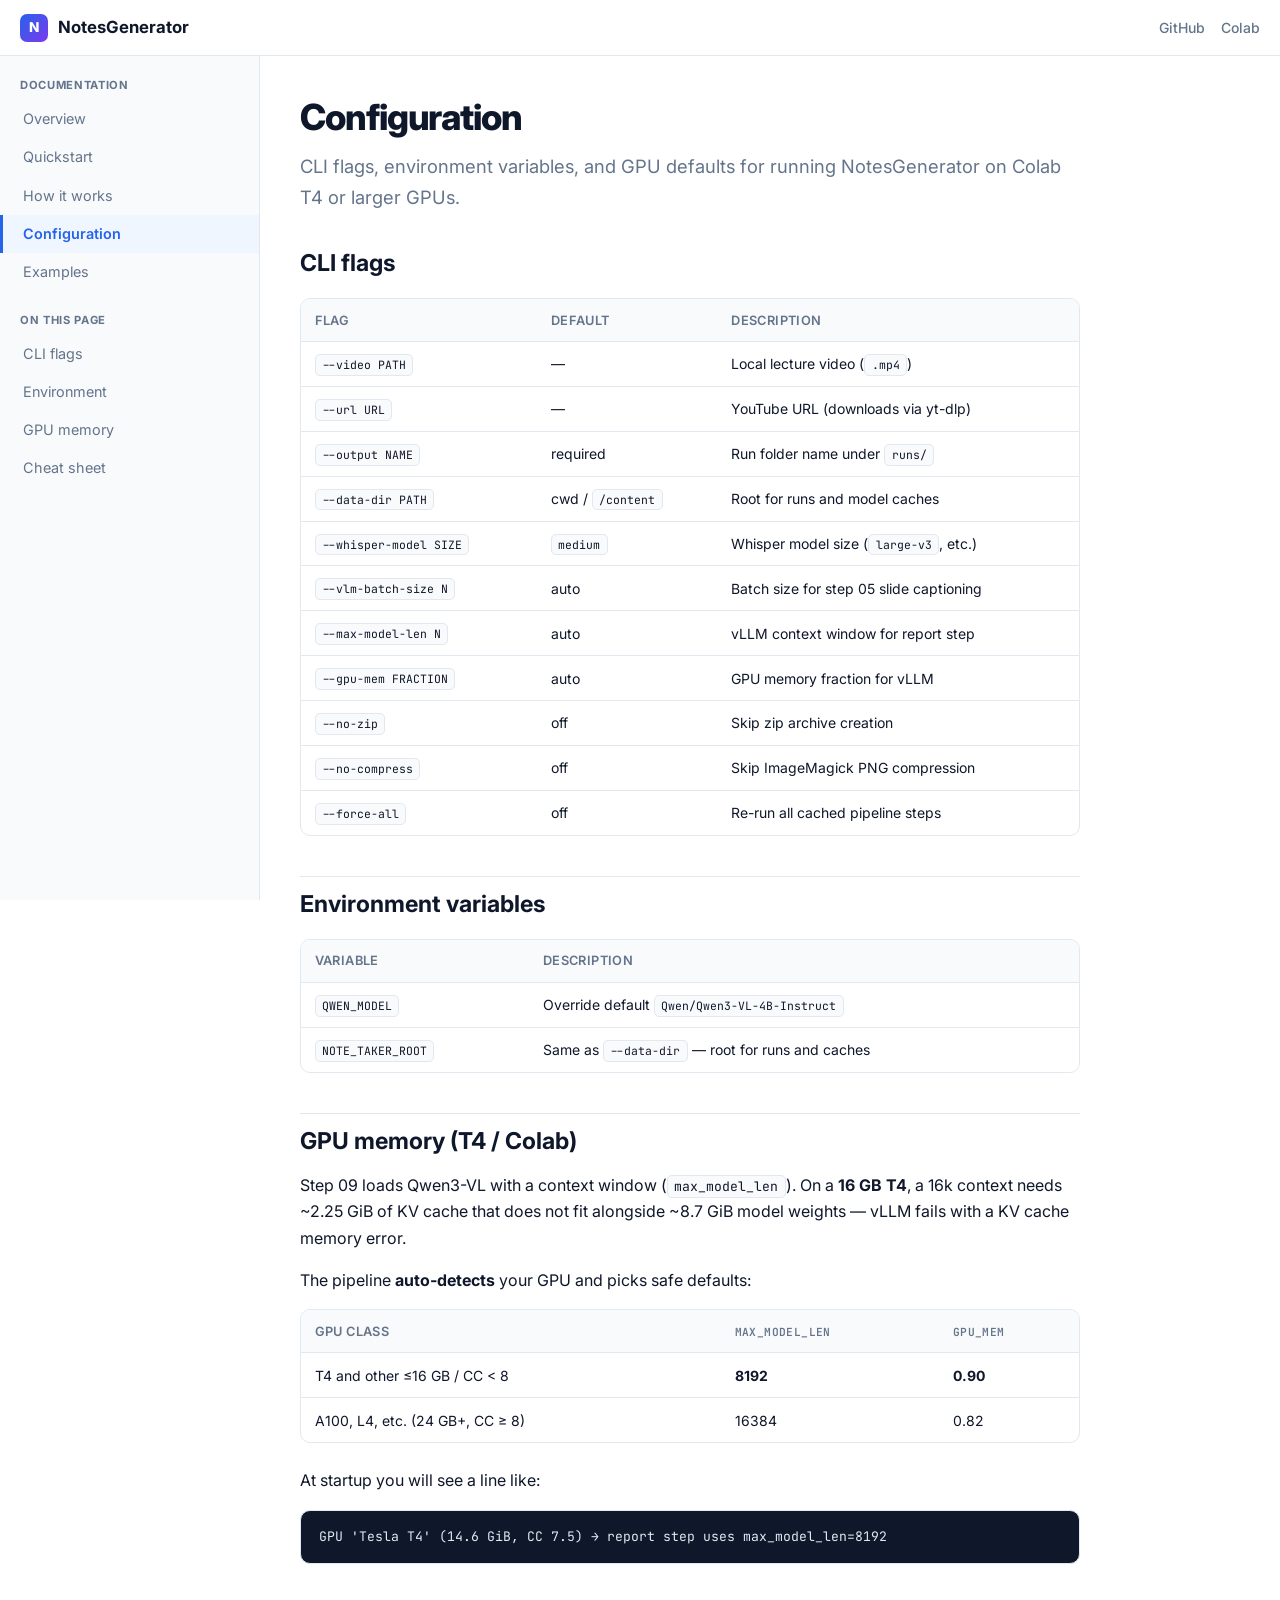
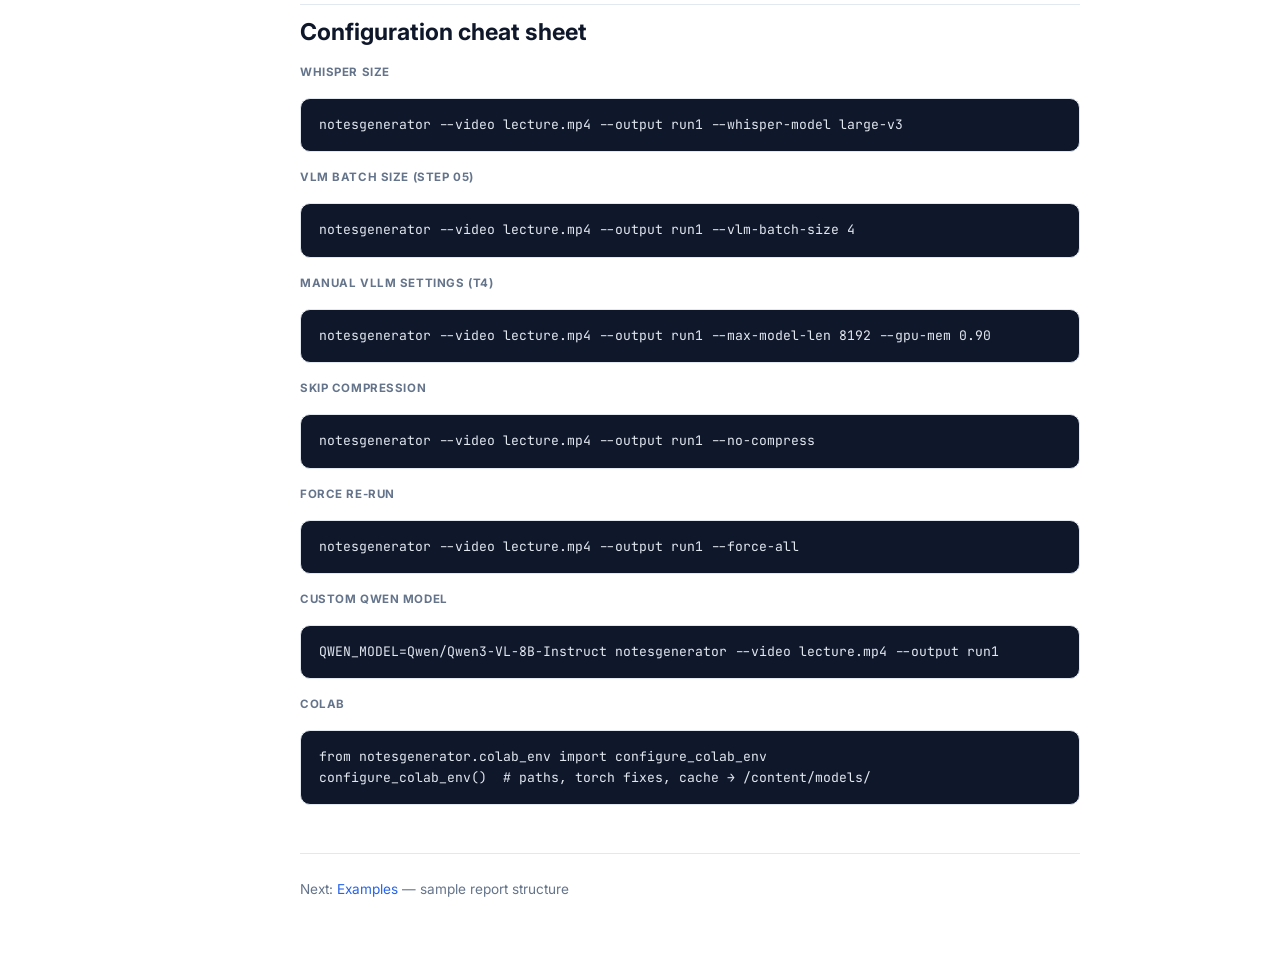
==== docs/configuration.html @ 1bd3a0e0 "added the webpage for docs" ====
<!DOCTYPE html>
<html lang="en">
<head>
  <meta charset="UTF-8">
  <meta name="viewport" content="width=device-width, initial-scale=1.0">
  <title>Configuration — NotesGenerator</title>
  <meta name="description" content="CLI options, environment variables, and GPU memory tuning for NotesGenerator.">
  <link rel="preconnect" href="https://fonts.googleapis.com">
  <link rel="preconnect" href="https://fonts.gstatic.com" crossorigin>
  <link href="https://fonts.googleapis.com/css2?family=Inter:wght@400;500;600;700;800&family=JetBrains+Mono:wght@400;500&display=swap" rel="stylesheet">
  <link rel="stylesheet" href="assets/css/style.css">
</head>
<body>
  <header class="site-header">
    <a class="brand" href="index.html">
      <span class="brand-icon">N</span>
      NotesGenerator
    </a>
    <div class="header-links">
      <a href="https://github.com/saisritejakuppaEros/NotesGenerator" target="_blank" rel="noopener">GitHub</a>
      <a href="https://colab.research.google.com/drive/1qqzgnirnHFXrWATLAeHg4-73V3NpGCzo?usp=sharing" target="_blank" rel="noopener">Colab</a>
      <button class="menu-toggle" aria-label="Toggle menu">☰</button>
    </div>
  </header>

  <div class="layout">
    <aside class="sidebar">
      <div class="sidebar-section">
        <div class="sidebar-label">Documentation</div>
        <nav>
          <a href="index.html">Overview</a>
          <a href="quickstart.html">Quickstart</a>
          <a href="how-it-works.html">How it works</a>
          <a href="configuration.html">Configuration</a>
          <a href="examples.html">Examples</a>
        </nav>
      </div>
      <div class="sidebar-section">
        <div class="sidebar-label">On this page</div>
        <nav>
          <a href="#cli">CLI flags</a>
          <a href="#env">Environment</a>
          <a href="#gpu-memory">GPU memory</a>
          <a href="#cheatsheet">Cheat sheet</a>
        </nav>
      </div>
    </aside>

    <main class="content">
      <h1>Configuration</h1>
      <p class="lead">CLI flags, environment variables, and GPU defaults for running NotesGenerator on Colab T4 or larger GPUs.</p>

      <h2 id="cli">CLI flags</h2>
      <div class="table-wrap">
        <table>
          <thead>
            <tr>
              <th>Flag</th>
              <th>Default</th>
              <th>Description</th>
            </tr>
          </thead>
          <tbody>
            <tr>
              <td><code>--video PATH</code></td>
              <td>—</td>
              <td>Local lecture video (<code>.mp4</code>)</td>
            </tr>
            <tr>
              <td><code>--url URL</code></td>
              <td>—</td>
              <td>YouTube URL (downloads via yt-dlp)</td>
            </tr>
            <tr>
              <td><code>--output NAME</code></td>
              <td>required</td>
              <td>Run folder name under <code>runs/</code></td>
            </tr>
            <tr>
              <td><code>--data-dir PATH</code></td>
              <td>cwd / <code>/content</code></td>
              <td>Root for runs and model caches</td>
            </tr>
            <tr>
              <td><code>--whisper-model SIZE</code></td>
              <td><code>medium</code></td>
              <td>Whisper model size (<code>large-v3</code>, etc.)</td>
            </tr>
            <tr>
              <td><code>--vlm-batch-size N</code></td>
              <td>auto</td>
              <td>Batch size for step 05 slide captioning</td>
            </tr>
            <tr>
              <td><code>--max-model-len N</code></td>
              <td>auto</td>
              <td>vLLM context window for report step</td>
            </tr>
            <tr>
              <td><code>--gpu-mem FRACTION</code></td>
              <td>auto</td>
              <td>GPU memory fraction for vLLM</td>
            </tr>
            <tr>
              <td><code>--no-zip</code></td>
              <td>off</td>
              <td>Skip zip archive creation</td>
            </tr>
            <tr>
              <td><code>--no-compress</code></td>
              <td>off</td>
              <td>Skip ImageMagick PNG compression</td>
            </tr>
            <tr>
              <td><code>--force-all</code></td>
              <td>off</td>
              <td>Re-run all cached pipeline steps</td>
            </tr>
          </tbody>
        </table>
      </div>

      <h2 id="env">Environment variables</h2>
      <div class="table-wrap">
        <table>
          <thead>
            <tr>
              <th>Variable</th>
              <th>Description</th>
            </tr>
          </thead>
          <tbody>
            <tr>
              <td><code>QWEN_MODEL</code></td>
              <td>Override default <code>Qwen/Qwen3-VL-4B-Instruct</code></td>
            </tr>
            <tr>
              <td><code>NOTE_TAKER_ROOT</code></td>
              <td>Same as <code>--data-dir</code> — root for runs and caches</td>
            </tr>
          </tbody>
        </table>
      </div>

      <h2 id="gpu-memory">GPU memory (T4 / Colab)</h2>
      <p>
        Step 09 loads Qwen3-VL with a context window (<code>max_model_len</code>). On a <strong>16 GB T4</strong>,
        a 16k context needs ~2.25 GiB of KV cache that does not fit alongside ~8.7 GiB model weights —
        vLLM fails with a KV cache memory error.
      </p>
      <p>The pipeline <strong>auto-detects</strong> your GPU and picks safe defaults:</p>

      <div class="table-wrap">
        <table>
          <thead>
            <tr>
              <th>GPU class</th>
              <th><code>max_model_len</code></th>
              <th><code>gpu_mem</code></th>
            </tr>
          </thead>
          <tbody>
            <tr>
              <td>T4 and other ≤16 GB / CC &lt; 8</td>
              <td><strong>8192</strong></td>
              <td><strong>0.90</strong></td>
            </tr>
            <tr>
              <td>A100, L4, etc. (24 GB+, CC ≥ 8)</td>
              <td>16384</td>
              <td>0.82</td>
            </tr>
          </tbody>
        </table>
      </div>

      <p>At startup you will see a line like:</p>
      <pre><code>GPU 'Tesla T4' (14.6 GiB, CC 7.5) → report step uses max_model_len=8192</code></pre>

      <h2 id="cheatsheet">Configuration cheat sheet</h2>

      <span class="code-label">Whisper size</span>
      <pre><code>notesgenerator --video lecture.mp4 --output run1 --whisper-model large-v3</code></pre>

      <span class="code-label">VLM batch size (step 05)</span>
      <pre><code>notesgenerator --video lecture.mp4 --output run1 --vlm-batch-size 4</code></pre>

      <span class="code-label">Manual vLLM settings (T4)</span>
      <pre><code>notesgenerator --video lecture.mp4 --output run1 --max-model-len 8192 --gpu-mem 0.90</code></pre>

      <span class="code-label">Skip compression</span>
      <pre><code>notesgenerator --video lecture.mp4 --output run1 --no-compress</code></pre>

      <span class="code-label">Force re-run</span>
      <pre><code>notesgenerator --video lecture.mp4 --output run1 --force-all</code></pre>

      <span class="code-label">Custom Qwen model</span>
      <pre><code>QWEN_MODEL=Qwen/Qwen3-VL-8B-Instruct notesgenerator --video lecture.mp4 --output run1</code></pre>

      <span class="code-label">Colab</span>
      <pre><code>from notesgenerator.colab_env import configure_colab_env
configure_colab_env()  # paths, torch fixes, cache → /content/models/</code></pre>

      <footer class="page-footer">
        <p>Next: <a href="examples.html">Examples</a> — sample report structure</p>
      </footer>
    </main>
  </div>

  <script src="assets/js/main.js"></script>
</body>
</html>
---- docs/assets/css/style.css ----
:root {
  --bg: #ffffff;
  --bg-subtle: #f8fafc;
  --bg-code: #0f172a;
  --border: #e2e8f0;
  --text: #0f172a;
  --text-muted: #64748b;
  --accent: #2563eb;
  --accent-hover: #1d4ed8;
  --accent-soft: #eff6ff;
  --sidebar-width: 260px;
  --header-height: 56px;
  --radius: 10px;
  --shadow: 0 1px 3px rgba(15, 23, 42, 0.08);
  --font: "Inter", system-ui, -apple-system, BlinkMacSystemFont, "Segoe UI", sans-serif;
  --mono: "JetBrains Mono", "Fira Code", ui-monospace, monospace;
}

@media (prefers-color-scheme: dark) {
  :root {
    --bg: #0b1120;
    --bg-subtle: #111827;
    --bg-code: #020617;
    --border: #1e293b;
    --text: #f1f5f9;
    --text-muted: #94a3b8;
    --accent: #3b82f6;
    --accent-hover: #60a5fa;
    --accent-soft: #172554;
    --shadow: 0 1px 3px rgba(0, 0, 0, 0.35);
  }
}

*,
*::before,
*::after {
  box-sizing: border-box;
}

html {
  scroll-behavior: smooth;
}

body {
  margin: 0;
  font-family: var(--font);
  font-size: 16px;
  line-height: 1.65;
  color: var(--text);
  background: var(--bg);
}

a {
  color: var(--accent);
  text-decoration: none;
}

a:hover {
  color: var(--accent-hover);
  text-decoration: underline;
}

/* ── Layout ── */

.site-header {
  position: fixed;
  top: 0;
  left: 0;
  right: 0;
  z-index: 100;
  height: var(--header-height);
  display: flex;
  align-items: center;
  justify-content: space-between;
  padding: 0 1.25rem;
  background: var(--bg);
  border-bottom: 1px solid var(--border);
  backdrop-filter: blur(8px);
}

.site-header .brand {
  display: flex;
  align-items: center;
  gap: 0.6rem;
  font-weight: 700;
  font-size: 1.05rem;
  color: var(--text);
  text-decoration: none;
}

.site-header .brand:hover {
  text-decoration: none;
  color: var(--accent);
}

.brand-icon {
  width: 28px;
  height: 28px;
  border-radius: 7px;
  background: linear-gradient(135deg, #2563eb, #7c3aed);
  display: grid;
  place-items: center;
  color: #fff;
  font-size: 0.85rem;
  font-weight: 800;
}

.header-links {
  display: flex;
  align-items: center;
  gap: 1rem;
}

.header-links a {
  font-size: 0.875rem;
  font-weight: 500;
  color: var(--text-muted);
  text-decoration: none;
}

.header-links a:hover {
  color: var(--accent);
}

.menu-toggle {
  display: none;
  background: none;
  border: 1px solid var(--border);
  border-radius: 8px;
  padding: 0.35rem 0.6rem;
  cursor: pointer;
  color: var(--text);
  font-size: 1.1rem;
}

.layout {
  display: flex;
  padding-top: var(--header-height);
  min-height: 100vh;
}

.sidebar {
  position: fixed;
  top: var(--header-height);
  left: 0;
  width: var(--sidebar-width);
  height: calc(100vh - var(--header-height));
  overflow-y: auto;
  padding: 1.25rem 0;
  border-right: 1px solid var(--border);
  background: var(--bg-subtle);
}

.sidebar-section {
  margin-bottom: 1.25rem;
}

.sidebar-label {
  padding: 0 1.25rem;
  margin-bottom: 0.35rem;
  font-size: 0.7rem;
  font-weight: 700;
  letter-spacing: 0.06em;
  text-transform: uppercase;
  color: var(--text-muted);
}

.sidebar nav a {
  display: block;
  padding: 0.45rem 1.25rem;
  font-size: 0.9rem;
  color: var(--text-muted);
  text-decoration: none;
  border-left: 3px solid transparent;
}

.sidebar nav a:hover {
  color: var(--text);
  background: var(--accent-soft);
}

.sidebar nav a.active {
  color: var(--accent);
  font-weight: 600;
  border-left-color: var(--accent);
  background: var(--accent-soft);
}

.content {
  margin-left: var(--sidebar-width);
  flex: 1;
  max-width: 860px;
  padding: 2.5rem 2.5rem 4rem;
}

/* ── Typography ── */

.content h1 {
  font-size: 2.25rem;
  font-weight: 800;
  letter-spacing: -0.03em;
  line-height: 1.2;
  margin: 0 0 0.75rem;
}

.content h2 {
  font-size: 1.45rem;
  font-weight: 700;
  margin: 2.5rem 0 0.75rem;
  padding-top: 0.5rem;
  border-top: 1px solid var(--border);
}

.content h2:first-of-type {
  border-top: none;
  margin-top: 1.5rem;
}

.content h3 {
  font-size: 1.1rem;
  font-weight: 600;
  margin: 1.75rem 0 0.5rem;
}

.content p {
  margin: 0 0 1rem;
}

.content ul,
.content ol {
  margin: 0 0 1rem;
  padding-left: 1.4rem;
}

.content li {
  margin-bottom: 0.35rem;
}

.lead {
  font-size: 1.15rem;
  color: var(--text-muted);
  margin-bottom: 1.5rem;
}

/* ── Components ── */

.hero {
  padding: 2rem 0 1.5rem;
}

.hero-badges {
  display: flex;
  flex-wrap: wrap;
  gap: 0.5rem;
  margin-bottom: 1rem;
}

.badge {
  display: inline-flex;
  align-items: center;
  gap: 0.35rem;
  padding: 0.25rem 0.65rem;
  border-radius: 999px;
  font-size: 0.75rem;
  font-weight: 600;
  background: var(--accent-soft);
  color: var(--accent);
  border: 1px solid transparent;
}

.badge-muted {
  background: var(--bg-subtle);
  color: var(--text-muted);
  border-color: var(--border);
}

.feature-grid {
  display: grid;
  grid-template-columns: repeat(auto-fit, minmax(220px, 1fr));
  gap: 1rem;
  margin: 1.5rem 0 2rem;
}

.feature-card {
  padding: 1.15rem;
  border: 1px solid var(--border);
  border-radius: var(--radius);
  background: var(--bg-subtle);
  box-shadow: var(--shadow);
}

.feature-card h3 {
  margin: 0 0 0.4rem;
  font-size: 0.95rem;
}

.feature-card p {
  margin: 0;
  font-size: 0.875rem;
  color: var(--text-muted);
}

.callout {
  padding: 1rem 1.15rem;
  border-radius: var(--radius);
  border: 1px solid var(--border);
  background: var(--accent-soft);
  margin: 1.25rem 0;
  font-size: 0.925rem;
}

.callout strong {
  color: var(--accent);
}

.cta-row {
  display: flex;
  flex-wrap: wrap;
  gap: 0.75rem;
  margin: 1.5rem 0;
}

.btn {
  display: inline-flex;
  align-items: center;
  gap: 0.4rem;
  padding: 0.55rem 1.1rem;
  border-radius: 8px;
  font-size: 0.9rem;
  font-weight: 600;
  text-decoration: none;
  border: 1px solid var(--border);
  background: var(--bg);
  color: var(--text);
  transition: background 0.15s, border-color 0.15s;
}

.btn:hover {
  text-decoration: none;
  border-color: var(--accent);
  color: var(--accent);
}

.btn-primary {
  background: var(--accent);
  border-color: var(--accent);
  color: #fff;
}

.btn-primary:hover {
  background: var(--accent-hover);
  border-color: var(--accent-hover);
  color: #fff;
}

/* ── Code ── */

pre {
  margin: 1rem 0;
  padding: 1rem 1.15rem;
  border-radius: var(--radius);
  background: var(--bg-code);
  overflow-x: auto;
  font-family: var(--mono);
  font-size: 0.82rem;
  line-height: 1.55;
  color: #e2e8f0;
  border: 1px solid var(--border);
}

code {
  font-family: var(--mono);
  font-size: 0.875em;
}

p code,
li code,
td code {
  padding: 0.15rem 0.4rem;
  border-radius: 5px;
  background: var(--bg-subtle);
  border: 1px solid var(--border);
  font-size: 0.82em;
}

pre code {
  padding: 0;
  border: none;
  background: none;
  font-size: inherit;
}

.code-label {
  display: block;
  font-size: 0.72rem;
  font-weight: 700;
  text-transform: uppercase;
  letter-spacing: 0.05em;
  color: var(--text-muted);
  margin-bottom: 0.35rem;
}

/* ── Tables ── */

.table-wrap {
  overflow-x: auto;
  margin: 1rem 0 1.5rem;
  border: 1px solid var(--border);
  border-radius: var(--radius);
}

table {
  width: 100%;
  border-collapse: collapse;
  font-size: 0.875rem;
}

th,
td {
  padding: 0.65rem 0.85rem;
  text-align: left;
  border-bottom: 1px solid var(--border);
}

th {
  background: var(--bg-subtle);
  font-weight: 600;
  font-size: 0.8rem;
  text-transform: uppercase;
  letter-spacing: 0.03em;
  color: var(--text-muted);
}

tr:last-child td {
  border-bottom: none;
}

tr:hover td {
  background: var(--bg-subtle);
}

/* ── Diagrams ── */

.diagram {
  margin: 1.25rem 0 1.75rem;
  padding: 1rem;
  border: 1px solid var(--border);
  border-radius: var(--radius);
  background: var(--bg-subtle);
  overflow-x: auto;
}

.diagram .mermaid {
  display: flex;
  justify-content: center;
}

/* ── Footer ── */

.page-footer {
  margin-top: 3rem;
  padding-top: 1.5rem;
  border-top: 1px solid var(--border);
  font-size: 0.85rem;
  color: var(--text-muted);
}

/* ── Mobile ── */

@media (max-width: 900px) {
  .menu-toggle {
    display: block;
  }

  .sidebar {
    transform: translateX(-100%);
    transition: transform 0.2s ease;
    z-index: 90;
  }

  .sidebar.open {
    transform: translateX(0);
  }

  .content {
    margin-left: 0;
    padding: 1.5rem 1.25rem 3rem;
  }

  .content h1 {
    font-size: 1.75rem;
  }
}
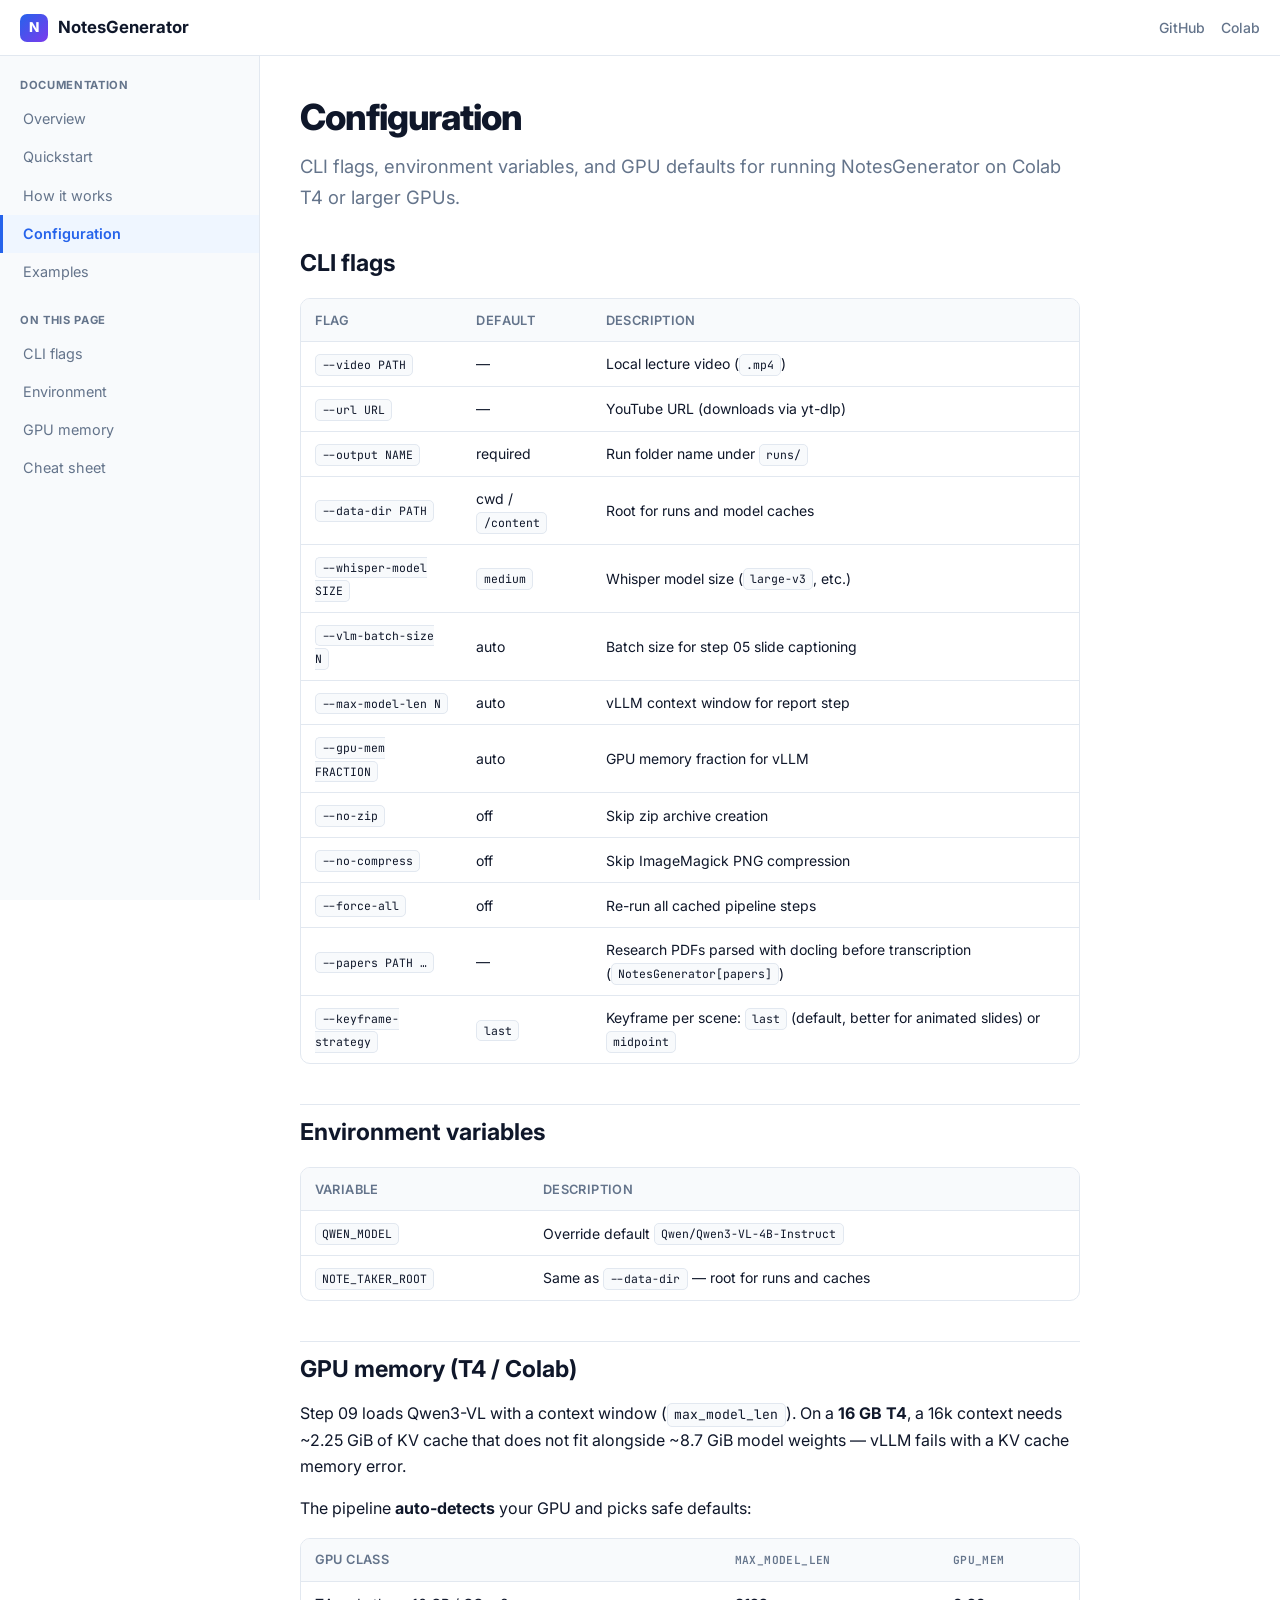
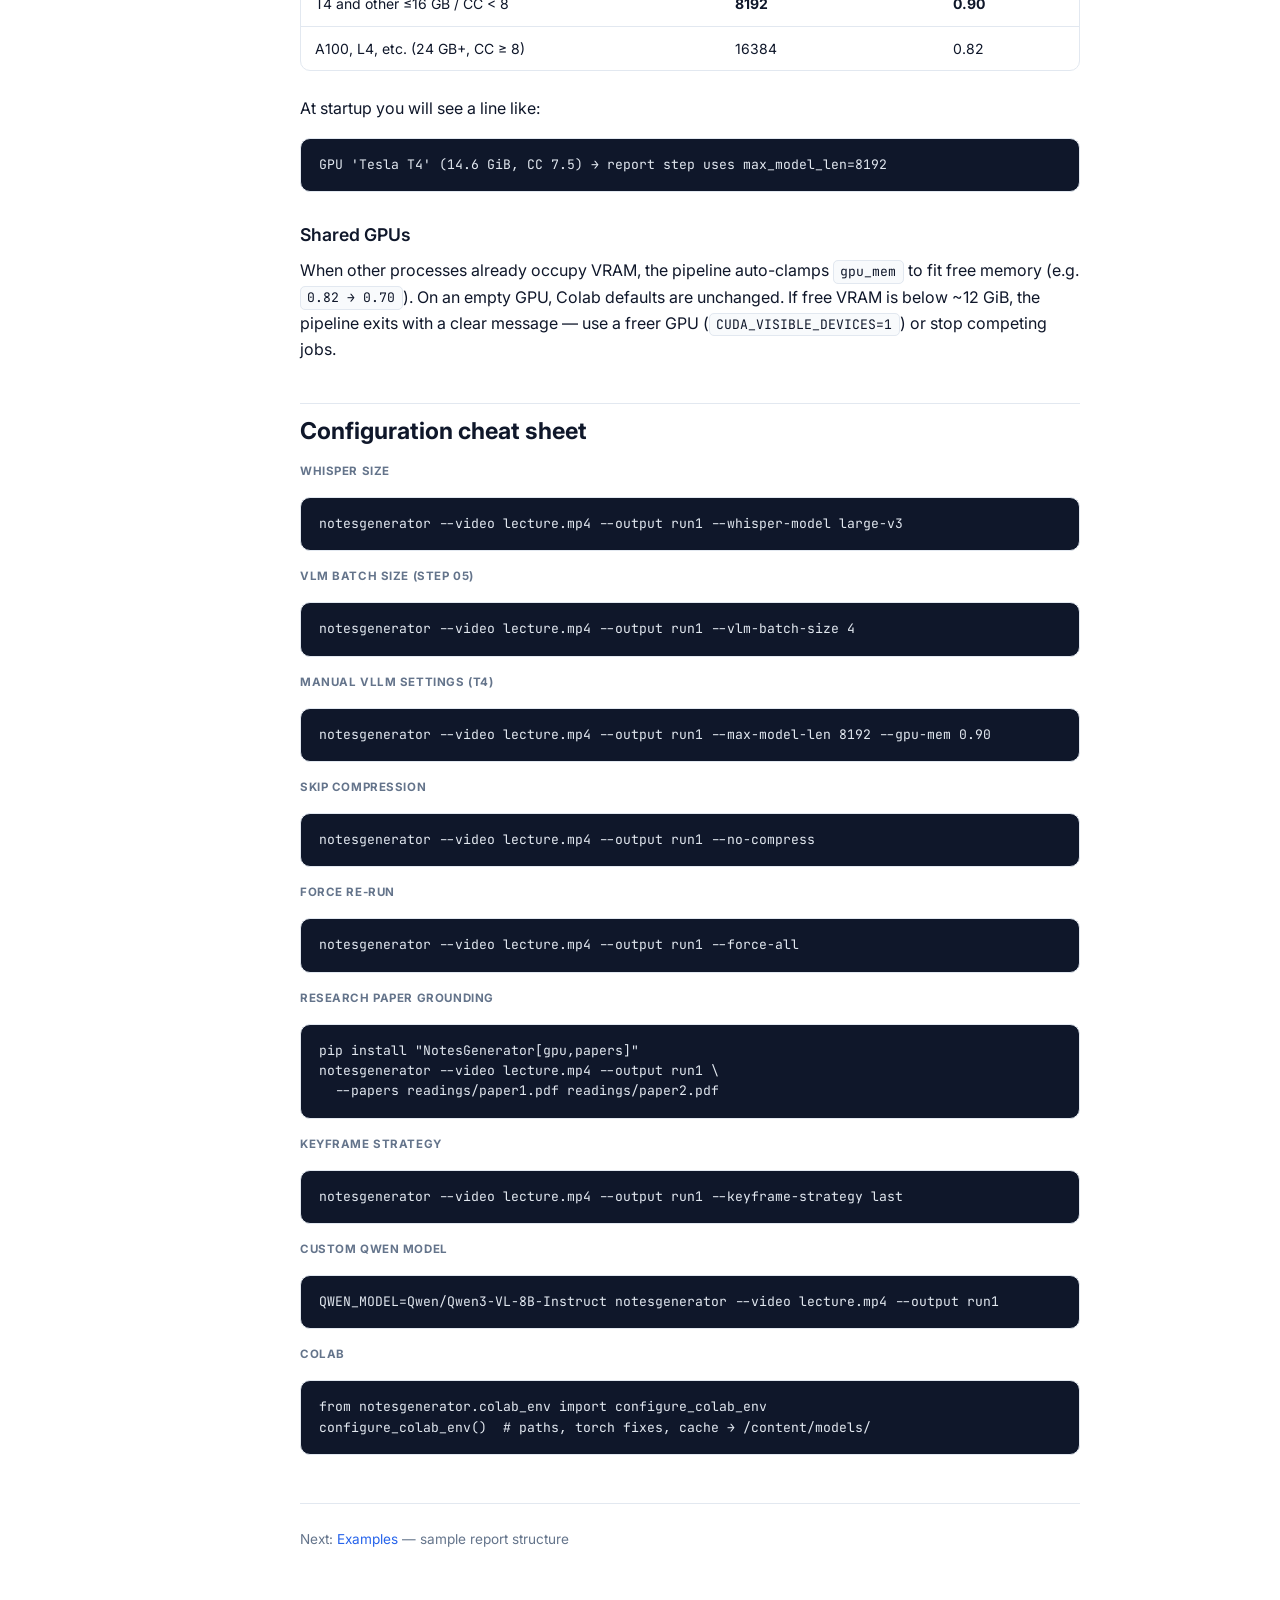
==== commit 0a187a59: "v0.1.5: single VLM session, paper grounding, and teaching-level reports Combine slide captioning and" ====
--- a/docs/configuration.html
+++ b/docs/configuration.html
@@ -116,6 +116,16 @@
               <td>off</td>
               <td>Re-run all cached pipeline steps</td>
             </tr>
+            <tr>
+              <td><code>--papers PATH …</code></td>
+              <td>—</td>
+              <td>Research PDFs parsed with docling before transcription (<code>NotesGenerator[papers]</code>)</td>
+            </tr>
+            <tr>
+              <td><code>--keyframe-strategy</code></td>
+              <td><code>last</code></td>
+              <td>Keyframe per scene: <code>last</code> (default, better for animated slides) or <code>midpoint</code></td>
+            </tr>
           </tbody>
         </table>
       </div>
@@ -177,6 +187,13 @@
       <p>At startup you will see a line like:</p>
       <pre><code>GPU 'Tesla T4' (14.6 GiB, CC 7.5) → report step uses max_model_len=8192</code></pre>
 
+      <h3>Shared GPUs</h3>
+      <p>
+        When other processes already occupy VRAM, the pipeline auto-clamps <code>gpu_mem</code> to fit free memory
+        (e.g. <code>0.82 → 0.70</code>). On an empty GPU, Colab defaults are unchanged. If free VRAM is below ~12 GiB,
+        the pipeline exits with a clear message — use a freer GPU (<code>CUDA_VISIBLE_DEVICES=1</code>) or stop competing jobs.
+      </p>
+
       <h2 id="cheatsheet">Configuration cheat sheet</h2>
 
       <span class="code-label">Whisper size</span>
@@ -193,6 +210,14 @@
 
       <span class="code-label">Force re-run</span>
       <pre><code>notesgenerator --video lecture.mp4 --output run1 --force-all</code></pre>
+
+      <span class="code-label">Research paper grounding</span>
+      <pre><code>pip install "NotesGenerator[gpu,papers]"
+notesgenerator --video lecture.mp4 --output run1 \
+  --papers readings/paper1.pdf readings/paper2.pdf</code></pre>
+
+      <span class="code-label">Keyframe strategy</span>
+      <pre><code>notesgenerator --video lecture.mp4 --output run1 --keyframe-strategy last</code></pre>
 
       <span class="code-label">Custom Qwen model</span>
       <pre><code>QWEN_MODEL=Qwen/Qwen3-VL-8B-Instruct notesgenerator --video lecture.mp4 --output run1</code></pre>
